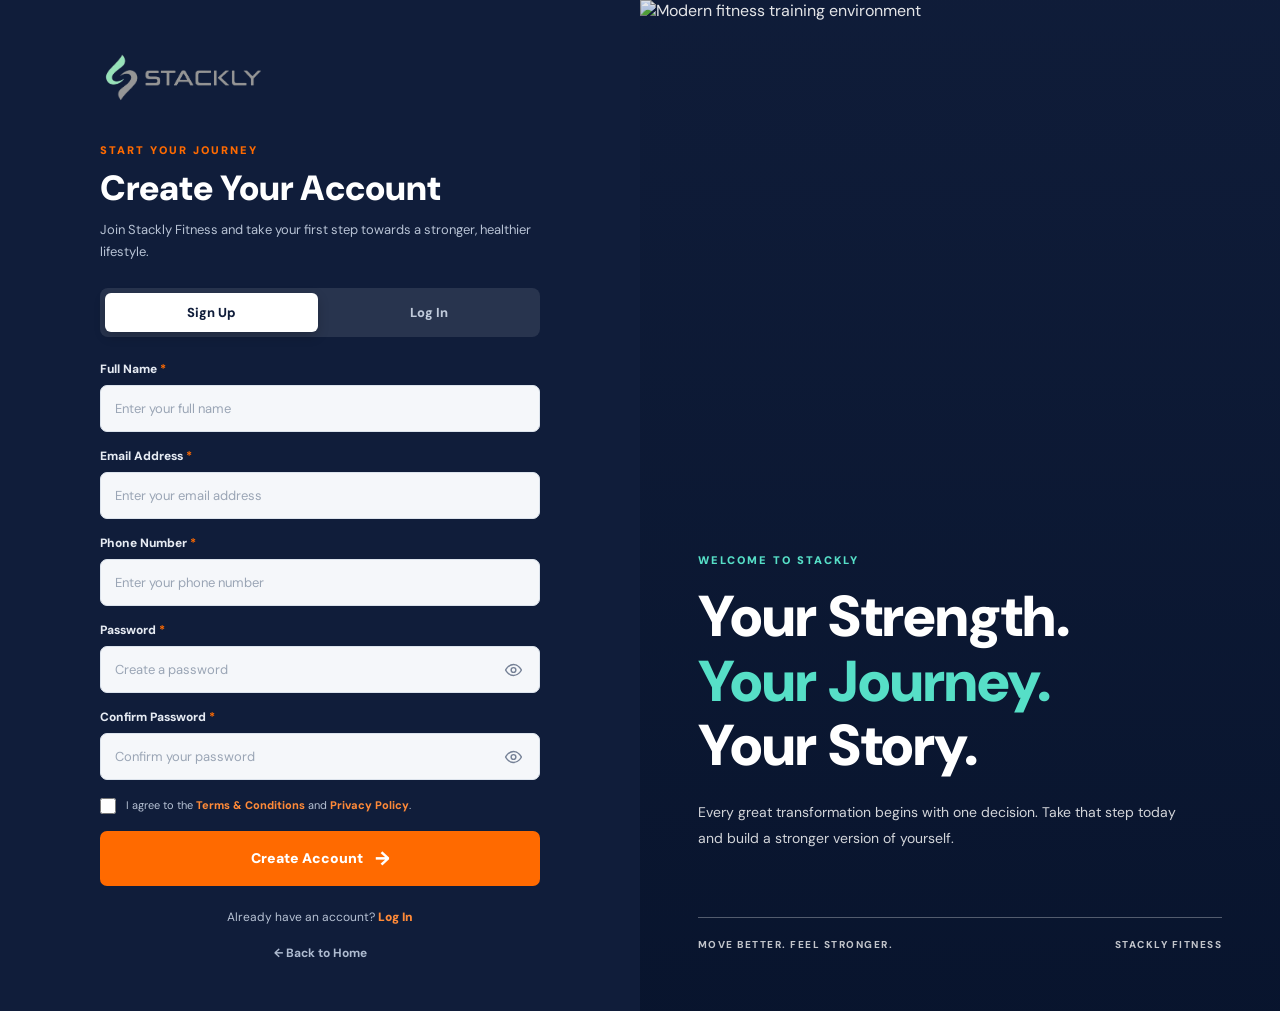
==== signup.html @ 497b024b "Add files via upload" ====
<!DOCTYPE html>
<html lang="en">

<head>
  <meta charset="UTF-8">
  <meta name="viewport" content="width=device-width, initial-scale=1.0">

  <meta name="theme-color" content="#101d3a">

  <meta
    name="description"
    content="Create your Stackly Fitness account and begin your fitness journey."
  >

  <title>Create Account | Stackly Fitness</title>

  <!-- Google Fonts -->
  <link rel="preconnect" href="https://fonts.googleapis.com">
  <link rel="preconnect" href="https://fonts.gstatic.com" crossorigin>

  <link
    href="https://fonts.googleapis.com/css2?family=DM+Sans:wght@400;500;600;700;800&family=Manrope:wght@400;500;600;700;800&display=swap"
    rel="stylesheet"
  >

  <!-- Signup CSS -->
  <link rel="stylesheet" href="signup.css">
</head>

<body class="auth-page signup-page">

  <main class="auth-layout">

    <!-- LEFT SIDE: SIGNUP FORM -->

    <section class="auth-form-panel">

      <div class="auth-form-inner">

        <!-- LOGO -->

        <a href="index.html" class="auth-logo">
          <img
            src="assets/stackly logo.webp"
            alt="Stackly Fitness Logo"
          >
        </a>


        <!-- FORM HEADING -->

        <div class="auth-heading">

          <span class="auth-eyebrow">
            START YOUR JOURNEY
          </span>

          <h1>Create Your Account</h1>

          <p>
            Join Stackly Fitness and take your first step
            towards a stronger, healthier lifestyle.
          </p>

        </div>


        <!-- LOGIN / SIGNUP SWITCH -->

        <div class="auth-switch">

          <a href="signup.html" class="auth-switch-btn active">
            Sign Up
          </a>

          <a href="login.html" class="auth-switch-btn">
            Log In
          </a>

        </div>


        <!-- SIGNUP FORM -->

        <form id="signupForm" class="auth-form" novalidate>

          <!-- FULL NAME -->

          <div class="auth-field">

            <label for="signupName">
              Full Name <span>*</span>
            </label>

            <input
              type="text"
              id="signupName"
              name="name"
              placeholder="Enter your full name"
              minlength="2"
              maxlength="60"
              autocomplete="name"
              required
            >

            <small class="auth-error" data-error-for="name"></small>

          </div>


          <!-- EMAIL -->

          <div class="auth-field">

            <label for="signupEmail">
              Email Address <span>*</span>
            </label>

            <input
              type="email"
              id="signupEmail"
              name="email"
              placeholder="Enter your email address"
              autocomplete="email"
              required
            >

            <small class="auth-error" data-error-for="email"></small>

          </div>


          <!-- PHONE -->

          <div class="auth-field">

            <label for="signupPhone">
              Phone Number <span>*</span>
            </label>

            <input
              type="tel"
              id="signupPhone"
              name="phone"
              placeholder="Enter your phone number"
              autocomplete="tel"
              required
            >

            <small class="auth-error" data-error-for="phone"></small>

          </div>


          <!-- PASSWORD -->

          <div class="auth-field">

            <label for="signupPassword">
              Password <span>*</span>
            </label>

            <div class="auth-password-wrap">

              <input
                type="password"
                id="signupPassword"
                name="password"
                placeholder="Create a password"
                minlength="8"
                autocomplete="new-password"
                required
              >

              <button
                type="button"
                class="auth-toggle-password"
                data-toggle-password="signupPassword"
                aria-label="Show password"
              >
                <svg viewBox="0 0 24 24" aria-hidden="true">
                  <path
                    d="M2 12s3.6-7 10-7 10 7 10 7-3.6 7-10 7S2 12 2 12Z"
                  />
                  <circle cx="12" cy="12" r="3"/>
                </svg>
              </button>

            </div>

            <small class="auth-error" data-error-for="password"></small>

          </div>


          <!-- CONFIRM PASSWORD -->

          <div class="auth-field">

            <label for="signupConfirmPassword">
              Confirm Password <span>*</span>
            </label>

            <div class="auth-password-wrap">

              <input
                type="password"
                id="signupConfirmPassword"
                name="confirmPassword"
                placeholder="Confirm your password"
                autocomplete="new-password"
                required
              >

              <button
                type="button"
                class="auth-toggle-password"
                data-toggle-password="signupConfirmPassword"
                aria-label="Show confirm password"
              >
                <svg viewBox="0 0 24 24" aria-hidden="true">
                  <path
                    d="M2 12s3.6-7 10-7 10 7 10 7-3.6 7-10 7S2 12 2 12Z"
                  />
                  <circle cx="12" cy="12" r="3"/>
                </svg>
              </button>

            </div>

            <small class="auth-error" data-error-for="confirmPassword"></small>

          </div>


          <!-- TERMS -->

          <div class="auth-terms">

            <input
              type="checkbox"
              id="signupTerms"
              name="terms"
              required
            >

            <label for="signupTerms">
              I agree to the
              <a href="#" class="auth-terms-link">Terms & Conditions</a>
              and
              <a href="#" class="auth-terms-link">Privacy Policy</a>.
            </label>

          </div>

          <small class="auth-error" data-error-for="terms"></small>


          <!-- GENERAL MESSAGE -->

          <div
            class="auth-message"
            id="signupMessage"
            role="status"
            aria-live="polite"
            hidden
          ></div>


          <!-- SUBMIT -->

          <button
            type="submit"
            class="auth-submit-btn"
            id="signupSubmit"
          >
            Create Account
            <span>→</span>
          </button>

        </form>


        <!-- LOGIN LINK -->

        <p class="auth-bottom-text">
          Already have an account?
          <a href="login.html">Log In</a>
        </p>


        <!-- HOME LINK -->

        <a href="index.html" class="auth-home-link">
          ← Back to Home
        </a>

      </div>

    </section>


    <!-- RIGHT SIDE: IMAGE PANEL -->

    <section class="auth-image-panel">

      <div class="auth-image-background">

        <img
          src="https://images.unsplash.com/photo-1534438327276-14e5300c3a48?auto=format&fit=crop&w=1400&q=90"
          alt="Modern fitness training environment"
        >

      </div>

      <div class="auth-image-overlay"></div>

      <div class="auth-image-content">

        <span class="auth-image-eyebrow">
          WELCOME TO STACKLY
        </span>

        <h2>
          Your Strength.
          <span>Your Journey.</span>
          Your Story.
        </h2>

        <p>
          Every great transformation begins with one decision.
          Take that step today and build a stronger version
          of yourself.
        </p>

        <div class="auth-image-bottom">

          <span>MOVE BETTER. FEEL STRONGER.</span>

          <span>STACKLY FITNESS</span>

        </div>

      </div>

    </section>

  </main>


  <!-- SIGNUP JS -->
  <script src="signup.js"></script>

</body>
</html>
---- signup.css ----
/* =========================================================
STACKLY FITNESS — SIGNUP PAGE
Premium Navy Split-Screen Authentication
========================================================= */

* {
  margin: 0;
  padding: 0;
  box-sizing: border-box;
  }

.auth-page {
min-height: 100vh;
background: #101d3a;
color: #ffffff;
font-family: "DM Sans", "Manrope", sans-serif;
}

.auth-page button,
.auth-page input {
font-family: inherit;
}

.auth-layout {
display: grid;
grid-template-columns: 1fr 1fr;
min-height: 100vh;
}

/* =========================================================
LEFT FORM PANEL
========================================================= */

.auth-form-panel {
display: flex;
justify-content: center;
align-items: center;
padding: 35px 7%;
background: #101d3a;
}

.auth-form-inner {
width: 100%;
max-width: 440px;
padding: 15px 0;
}

/* =========================================================
LOGO
========================================================= */

.auth-logo {
display: inline-flex;
align-items: center;
margin-bottom: 35px;
}

.auth-logo img {
display: block;
width: 175px;
max-height: 65px;
object-fit: contain;
}

/* =========================================================
FORM HEADING
========================================================= */

.auth-heading {
margin-bottom: 25px;
}

.auth-eyebrow {
display: inline-block;
margin-bottom: 10px;
color: #ff6a00;
font-size: 11px;
font-weight: 900;
letter-spacing: 2px;
}

.auth-heading h1 {
margin-bottom: 10px;
color: #ffffff;
font-size: clamp(27px, 3vw, 35px);
font-weight: 900;
line-height: 1.2;
}

.auth-heading p {
color: #b7c2d4;
font-size: 13px;
line-height: 1.7;
}

/* =========================================================
LOGIN / SIGNUP SWITCH
========================================================= */

.auth-switch {
display: grid;
grid-template-columns: 1fr 1fr;
gap: 5px;
margin-bottom: 24px;
padding: 5px;
border-radius: 8px;
background: rgba(255, 255, 255, 0.10);
}

.auth-switch-btn {
display: flex;
align-items: center;
justify-content: center;
min-height: 39px;
border-radius: 6px;
color: #c0cada;
font-size: 13px;
font-weight: 800;
text-decoration: none;
transition: all 0.3s ease;
}

.auth-switch-btn:hover {
color: #ffffff;
}

.auth-switch-btn.active {
background: #ffffff;
color: #101d3a;
box-shadow: 0 4px 12px rgba(0, 0, 0, 0.2);
}

/* =========================================================
FORM
========================================================= */

.auth-form {
display: grid;
gap: 16px;
}

.auth-field {
display: flex;
flex-direction: column;
gap: 8px;
min-width: 0;
}

.auth-field label {
color: #e6ebf3;
font-size: 12px;
font-weight: 800;
}

.auth-field label span {
color: #ff6a00;
}

.auth-field input {
width: 100%;
height: 47px;
padding: 0 14px;
outline: none;
border: 1px solid #dce3ec;
border-radius: 7px;
background: #f5f7fa;
color: #101d3a;
font-size: 13px;
transition: border-color 0.25s ease,
box-shadow 0.25s ease,
background 0.25s ease;
}

.auth-field input::placeholder {
color: #9aa5b5;
}

.auth-field input:focus {
border-color: #56dfc7;
background: #ffffff;
box-shadow: 0 0 0 3px rgba(86, 223, 199, 0.2);
}

.auth-field input.invalid {
border-color: #dc3545;
box-shadow: 0 0 0 3px rgba(220, 53, 69, 0.12);
}

/* =========================================================
PASSWORD INPUT
========================================================= */

.auth-password-wrap {
position: relative;
width: 100%;
}

.auth-password-wrap input {
padding-right: 48px;
}

.auth-toggle-password {
position: absolute;
top: 50%;
right: 13px;
display: flex;
align-items: center;
justify-content: center;
width: 27px;
height: 27px;
padding: 3px;
transform: translateY(-50%);
border: none;
background: transparent;
color: #758196;
cursor: pointer;
transition: color 0.25s ease;
}

.auth-toggle-password:hover {
color: #ff6a00;
}

.auth-toggle-password svg {
width: 19px;
height: 19px;
fill: none;
stroke: currentColor;
stroke-width: 1.8;
stroke-linecap: round;
stroke-linejoin: round;
}

/* =========================================================
ERROR MESSAGES
========================================================= */

.auth-error {
min-height: 0;
color: #ff858d;
font-size: 11px;
line-height: 1.4;
}

.auth-error:empty {
display: none;
}

/* =========================================================
TERMS AND CONDITIONS
========================================================= */

.auth-terms {
display: flex;
align-items: flex-start;
gap: 10px;
}

.auth-terms input {
flex-shrink: 0;
width: 16px;
height: 16px;
margin-top: 2px;
accent-color: #56dfc7;
cursor: pointer;
}

.auth-terms label {
color: #b7c2d4;
font-size: 11px;
line-height: 1.7;
}

.auth-terms-link {
color: #ff8a38;
font-weight: 800;
text-decoration: none;
}

.auth-terms-link:hover {
color: #56dfc7;
text-decoration: underline;
}

/* =========================================================
GENERAL MESSAGE
========================================================= */

.auth-message {
padding: 13px 15px;
border-radius: 7px;
font-size: 12px;
line-height: 1.6;
}

.auth-message[hidden] {
display: none;
}

.auth-message.success {
border: 1px solid #56dfc7;
background: rgba(86, 223, 199, 0.12);
color: #8ff5df;
}

.auth-message.error {
border: 1px solid #ff858d;
background: rgba(255, 107, 117, 0.12);
color: #ffb1b6;
}

/* =========================================================
SUBMIT BUTTON
========================================================= */

.auth-submit-btn {
display: flex;
align-items: center;
justify-content: center;
gap: 12px;
width: 100%;
min-height: 50px;
padding: 13px 20px;
border: 2px solid #ff6a00;
border-radius: 7px;
background: #ff6a00;
color: #ffffff;
font-size: 14px;
font-weight: 900;
cursor: pointer;
transition: all 0.3s ease;
}

.auth-submit-btn span {
font-size: 19px;
transition: transform 0.3s ease;
}

.auth-submit-btn:hover {
border-color: #56dfc7;
background: #56dfc7;
color: #101d3a;
transform: translateY(-3px);
box-shadow: 0 10px 22px rgba(0, 0, 0, 0.2);
}

.auth-submit-btn:hover span {
transform: translateX(5px);
}

.auth-submit-btn:disabled {
opacity: 0.65;
cursor: not-allowed;
transform: none;
}

/* =========================================================
BOTTOM LINKS
========================================================= */

.auth-bottom-text {
margin-top: 23px;
color: #b7c2d4;
font-size: 12px;
text-align: center;
}

.auth-bottom-text a {
color: #ff8a38;
font-weight: 900;
text-decoration: none;
}

.auth-bottom-text a:hover {
color: #56dfc7;
text-decoration: underline;
}

.auth-home-link {
display: block;
width: fit-content;
margin: 20px auto 0;
color: #aebbd0;
font-size: 12px;
font-weight: 700;
text-decoration: none;
transition: color 0.3s ease;
}

.auth-home-link:hover {
color: #56dfc7;
}

/* =========================================================
RIGHT IMAGE PANEL
KEEP EXISTING SIDE IMAGE
========================================================= */

.auth-image-panel {
position: relative;
display: flex;
align-items: flex-end;
min-height: 100vh;
overflow: hidden;
isolation: isolate;
background: #101d3a;
color: #ffffff;
}

.auth-image-background {
position: absolute;
inset: 0;
z-index: -2;
overflow: hidden;
}

.auth-image-background img {
width: 100%;
height: 100%;
object-fit: cover;
object-position: center;
transition: transform 1s ease;
}

.auth-image-panel:hover .auth-image-background img {
transform: scale(1.035);
}

.auth-image-overlay {
position: absolute;
inset: 0;
z-index: -1;
background: linear-gradient(
180deg,
rgba(8, 20, 45, 0.10) 0%,
rgba(8, 20, 45, 0.45) 45%,
rgba(8, 20, 45, 0.96) 100%
);
}

.auth-image-content {
width: 100%;
padding: 60px 9%;
}

.auth-image-eyebrow {
display: inline-block;
margin-bottom: 18px;
color: #56dfc7;
font-size: 11px;
font-weight: 900;
letter-spacing: 2px;
}

.auth-image-content h2 {
max-width: 550px;
margin-bottom: 20px;
color: #ffffff;
font-size: clamp(36px, 4.5vw, 60px);
font-weight: 900;
line-height: 1.12;
}

.auth-image-content h2 span {
display: block;
color: #56dfc7;
}

.auth-image-content > p {
max-width: 480px;
margin-bottom: 65px;
color: rgba(255, 255, 255, 0.82);
font-size: 14px;
line-height: 1.9;
}

.auth-image-bottom {
display: flex;
justify-content: space-between;
gap: 15px;
padding-top: 20px;
border-top: 1px solid rgba(255, 255, 255, 0.3);
color: rgba(255, 255, 255, 0.75);
font-size: 10px;
font-weight: 800;
letter-spacing: 1.5px;
}

/* =========================================================
TABLET RESPONSIVE
========================================================= */

@media (max-width: 1000px) {

.auth-layout {
grid-template-columns: 1fr 0.85fr;
}

.auth-form-panel {
padding: 30px 6%;
}

.auth-image-content {
padding: 45px 8%;
}

.auth-image-content h2 {
font-size: 39px;
}

.auth-image-content > p {
margin-bottom: 40px;
}

}

/* =========================================================
MOBILE RESPONSIVE
========================================================= */

@media (max-width: 700px) {

.auth-layout {
display: flex;
flex-direction: column;
}

.auth-form-panel {
order: 1;
width: 100%;
min-height: 100vh;
padding: 25px 22px 35px;
}

.auth-form-inner {
max-width: 460px;
margin: auto;
}

.auth-logo {
margin-bottom: 28px;
}

.auth-logo img {
width: 145px;
}

.auth-heading h1 {
font-size: 29px;
}

.auth-image-panel {
order: 2;
min-height: 390px;
}

.auth-image-content {
padding: 45px 25px 30px;
}

.auth-image-content h2 {
font-size: 36px;
}

.auth-image-content > p {
margin-bottom: 35px;
font-size: 13px;
}

.auth-image-bottom {
font-size: 8px;
letter-spacing: 1px;
}

}

/* =========================================================
SMALL MOBILE
========================================================= */

@media (max-width: 380px) {

.auth-form-panel {
padding: 22px 17px 30px;
}

.auth-heading h1 {
font-size: 26px;
}

.auth-field input {
height: 45px;
}

.auth-image-panel {
min-height: 340px;
}

.auth-image-content h2 {
font-size: 31px;
}

}

/* =========================================================
ACCESSIBILITY
========================================================= */

@media (prefers-reduced-motion: reduce) {

.auth-page *,
.auth-page *::before,
.auth-page *::after {
scroll-behavior: auto !important;
animation-duration: 0.01ms !important;
transition-duration: 0.01ms !important;
}

}
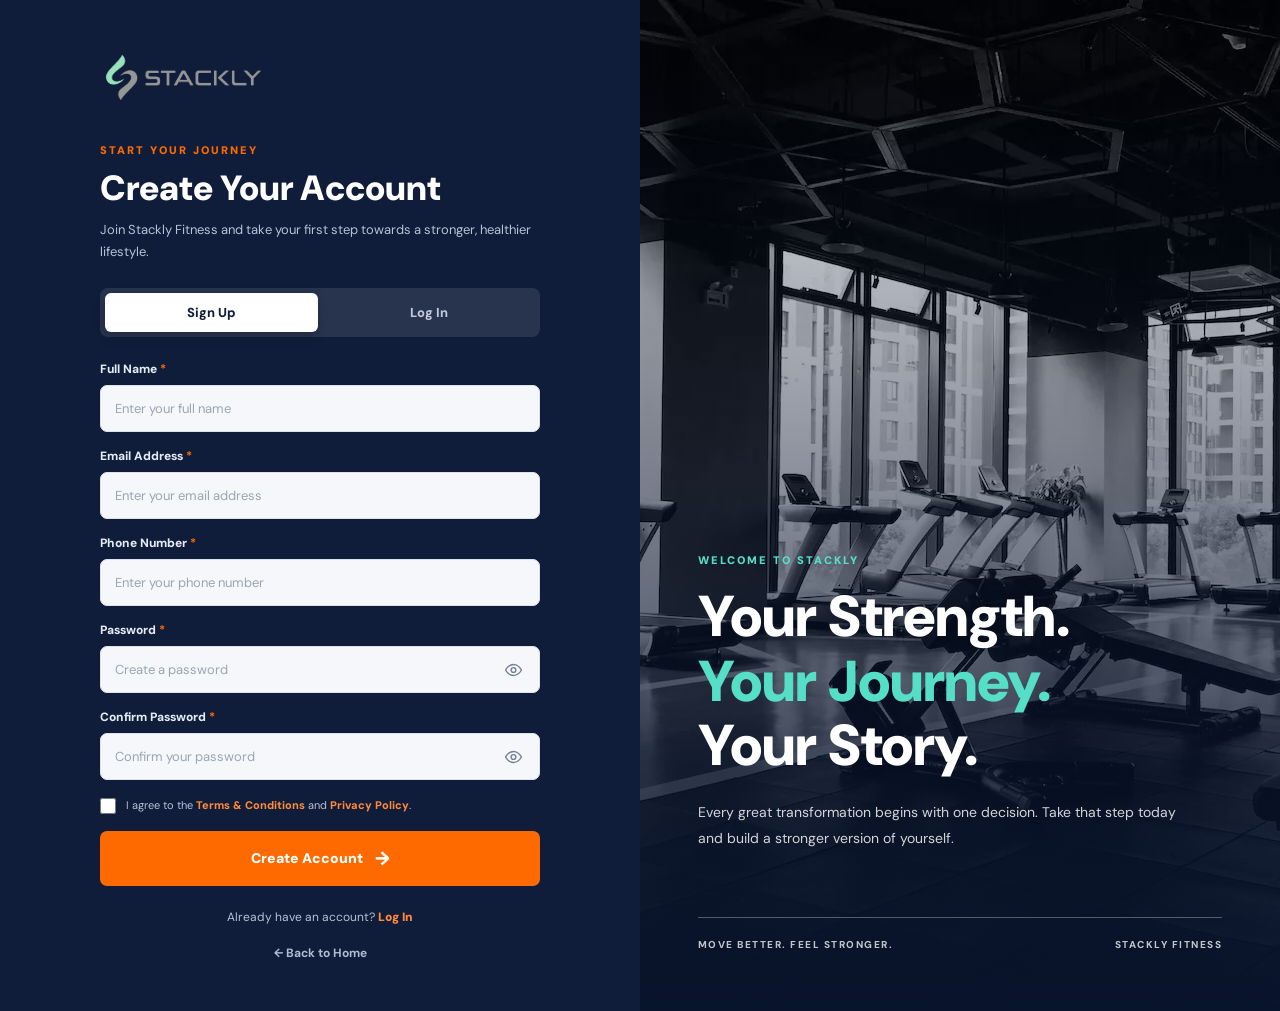
==== commit ecce0d51: "image change Replaced the image source in the signup page to use a new hero image." ====
--- a/signup.html
+++ b/signup.html
@@ -308,7 +308,7 @@
       <div class="auth-image-background">
 
         <img
-          src="https://images.unsplash.com/photo-1534438327276-14e5300c3a48?auto=format&fit=crop&w=1400&q=90"
+          src="assets/programs/programs hero.webp"
           alt="Modern fitness training environment"
         >
 
